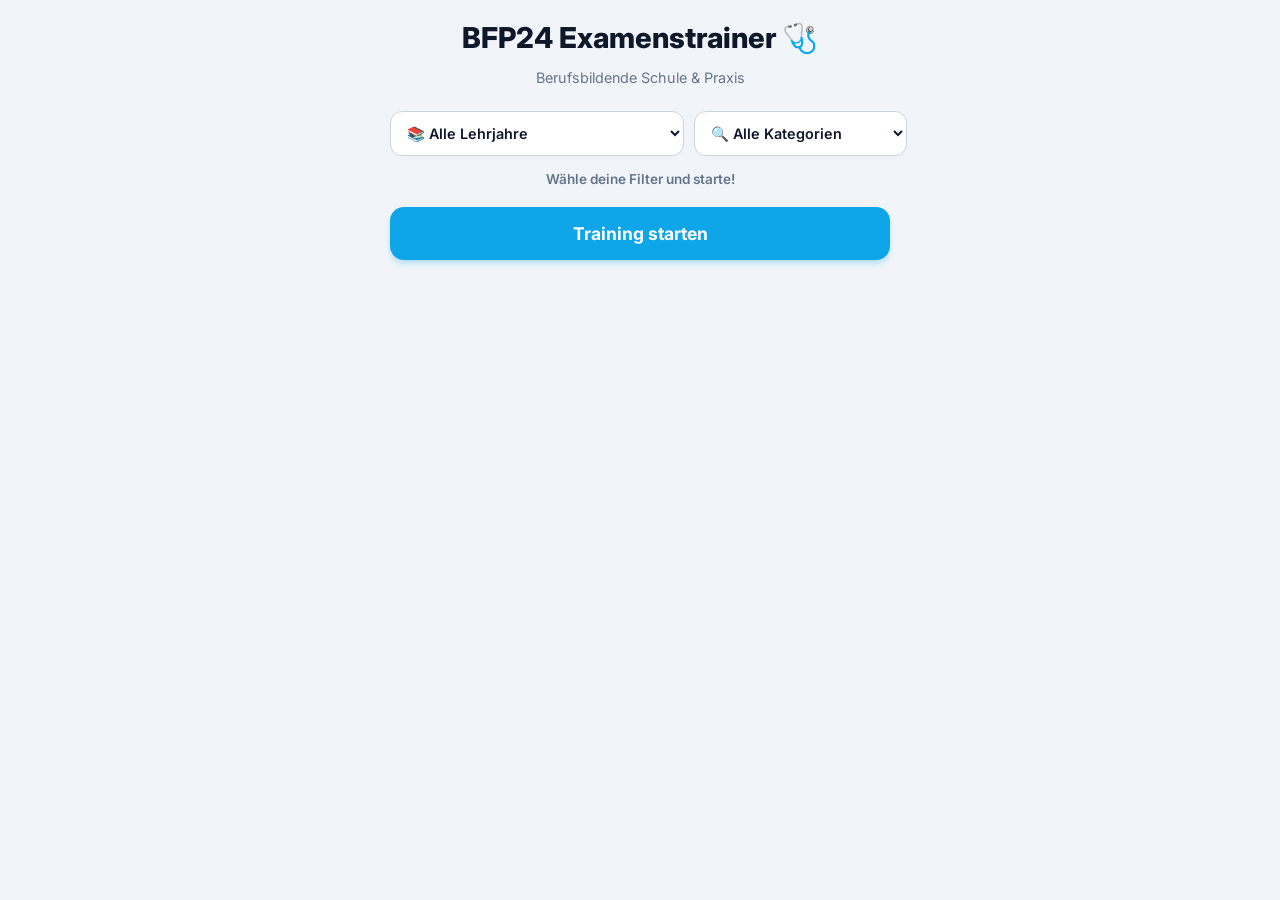
==== index.html @ fe2b83e7 "Rename index2.html to index.html" ====
<!DOCTYPE html>
<html lang="de">
<head>
    <meta charset="UTF-8">
    <meta name="viewport" content="width=device-width, initial-scale=1.0, maximum-scale=1.0, user-scalable=no">
    <title>BFP24 | Pflege-Examenstrainer</title>
    <link rel="stylesheet" href="style.css">
    <link href="https://fonts.googleapis.com/css2?family=Inter:wght@400;600;800&display=swap" rel="stylesheet">
</head>
<body>
    <div class="app-container">
        <header>
            <h1>BFP24 Examenstrainer 🩺</h1>
            <p class="subtitle">Berufsbildende Schule & Praxis</p>
        </header>

        <div class="filters">
            <select id="lehrjahrFilter">
                <option value="alle">📚 Alle Lehrjahre</option>
                <option value="1">🟢 1. Lehrjahr (Grundlagen)</option>
                <option value="2">🟡 2. Lehrjahr (Spezifisch)</option>
                <option value="3">🔴 3. Lehrjahr (Examen & Komplex)</option>
            </select>
            
            <select id="kategorieFilter">
                <option value="alle">🔍 Alle Kategorien</option>
                <option value="Anatomie">Anatomie & Physiologie</option>
                <option value="Gerontopsychiatrie">Gerontopsychiatrie</option>
                <option value="Ambulante Pflege">Ambulante Pflege</option>
                <option value="Krankheitslehre">Krankheitslehre</option>
                <option value="Recht">Recht & Ethik</option>
            </select>
        </div>

        <div class="card-counter">
            <span id="kartenStatus">Wähle deine Filter und starte!</span>
        </div>

        <!-- Die 3D Flip-Karte -->
        <div class="flip-card hidden" id="lernKarte">
            <div class="flip-card-inner" id="cardInner">
                <!-- VORDERSEITE (Frage) -->
                <div class="flip-card-front">
                    <div class="card-header">
                        <span class="badge badge-lj" id="badgeLehrjahr"></span>
                        <span class="badge badge-kat" id="badgeKategorie"></span>
                    </div>
                    <div class="question-content">
                        <h2 id="frageText">Lädt...</h2>
                        <p class="hint">Tippe auf die Karte, um die Lösung zu sehen</p>
                    </div>
                </div>
                
                <!-- RÜCKSEITE (Lösung) -->
                <div class="flip-card-back">
                    <div class="answer-content">
                        <h3>Lösung:</h3>
                        <p id="erklaerungText"></p>
                        <div id="videoContainer"></div>
                        <div id="quellenText" class="quelle"></div>
                    </div>
                </div>
            </div>
        </div>

        <div class="actions">
            <button id="nextButton" class="btn-primary hidden">Nächste Karte ziehen ➔</button>
            <button id="startButton" class="btn-primary">Training starten</button>
        </div>
    </div>

    <script src="app.js"></script>
</body>
</html>
---- style.css ----
:root {
    --primary: #0ea5e9;
    --primary-hover: #0284c7;
    --bg-color: #f1f5f9;
    --card-bg: #ffffff;
    --text-main: #0f172a;
    --text-muted: #64748b;
    --accent: #10b981;
}

* { box-sizing: border-box; font-family: 'Inter', sans-serif; }

body {
    background-color: var(--bg-color);
    color: var(--text-main);
    margin: 0;
    padding: 20px 15px;
    display: flex;
    justify-content: center;
}

.app-container {
    width: 100%;
    max-width: 500px;
}

header h1 { font-size: 1.8rem; font-weight: 800; text-align: center; margin: 0 0 5px 0; color: var(--text-main); }
.subtitle { text-align: center; color: var(--text-muted); font-size: 0.9rem; margin-bottom: 25px; }

/* Filter */
.filters { display: flex; gap: 10px; margin-bottom: 15px; }
select {
    flex: 1;
    padding: 12px;
    border-radius: 12px;
    border: 1px solid #cbd5e1;
    background: var(--card-bg);
    font-size: 0.9rem;
    font-weight: 600;
    color: var(--text-main);
    outline: none;
    cursor: pointer;
    box-shadow: 0 2px 4px rgba(0,0,0,0.02);
}

.card-counter { text-align: center; font-size: 0.85rem; font-weight: 600; color: var(--text-muted); margin-bottom: 20px; }

/* 3D Flip Card Container */
.flip-card {
    background-color: transparent;
    width: 100%;
    min-height: 350px;
    perspective: 1000px;
    margin-bottom: 25px;
    cursor: pointer;
}

.flip-card-inner {
    position: relative;
    width: 100%;
    height: 100%;
    min-height: 350px;
    text-align: center;
    transition: transform 0.6s cubic-bezier(0.4, 0.2, 0.2, 1);
    transform-style: preserve-3d;
}

/* Die Flip-Aktion wird durch diese Klasse ausgelöst */
.flip-card-inner.is-flipped { transform: rotateY(180deg); }

.flip-card-front, .flip-card-back {
    position: absolute;
    width: 100%;
    height: 100%;
    min-height: 350px;
    backface-visibility: hidden;
    border-radius: 20px;
    padding: 25px;
    box-shadow: 0 10px 25px -5px rgba(0, 0, 0, 0.1);
    background: var(--card-bg);
    display: flex;
    flex-direction: column;
}

/* Vorderseite */
.flip-card-front { z-index: 2; }
.card-header { display: flex; justify-content: center; gap: 8px; margin-bottom: 20px; }
.badge { padding: 5px 12px; border-radius: 20px; font-size: 0.75rem; font-weight: 800; text-transform: uppercase; letter-spacing: 0.5px; }
.badge-lj { background: #e0f2fe; color: #0369a1; }
.badge-kat { background: #f1f5f9; color: #475569; }

.question-content { flex: 1; display: flex; flex-direction: column; justify-content: center; }
h2 { font-size: 1.4rem; line-height: 1.4; color: var(--text-main); margin: 0; }
.hint { font-size: 0.85rem; color: var(--text-muted); margin-top: auto; opacity: 0.7; }

/* Rückseite */
.flip-card-back {
    transform: rotateY(180deg);
    text-align: left;
    overflow-y: auto;
}
.flip-card-back h3 { color: var(--accent); margin-top: 0; font-size: 1.1rem; }
#erklaerungText { font-size: 1.05rem; line-height: 1.6; color: var(--text-main); }
.quelle { font-size: 0.8rem; color: var(--text-muted); margin-top: auto; padding-top: 15px; border-top: 1px solid #e2e8f0; font-style: italic; }

iframe { width: 100%; aspect-ratio: 16/9; border-radius: 12px; margin: 15px 0; border: none; }

/* Buttons */
.btn-primary {
    width: 100%;
    background: var(--primary);
    color: white;
    border: none;
    padding: 16px;
    border-radius: 14px;
    font-size: 1.1rem;
    font-weight: 700;
    cursor: pointer;
    box-shadow: 0 4px 6px -1px rgba(14, 165, 233, 0.3);
    transition: all 0.2s;
}
.btn-primary:active { transform: scale(0.98); }

.hidden { display: none !important; }
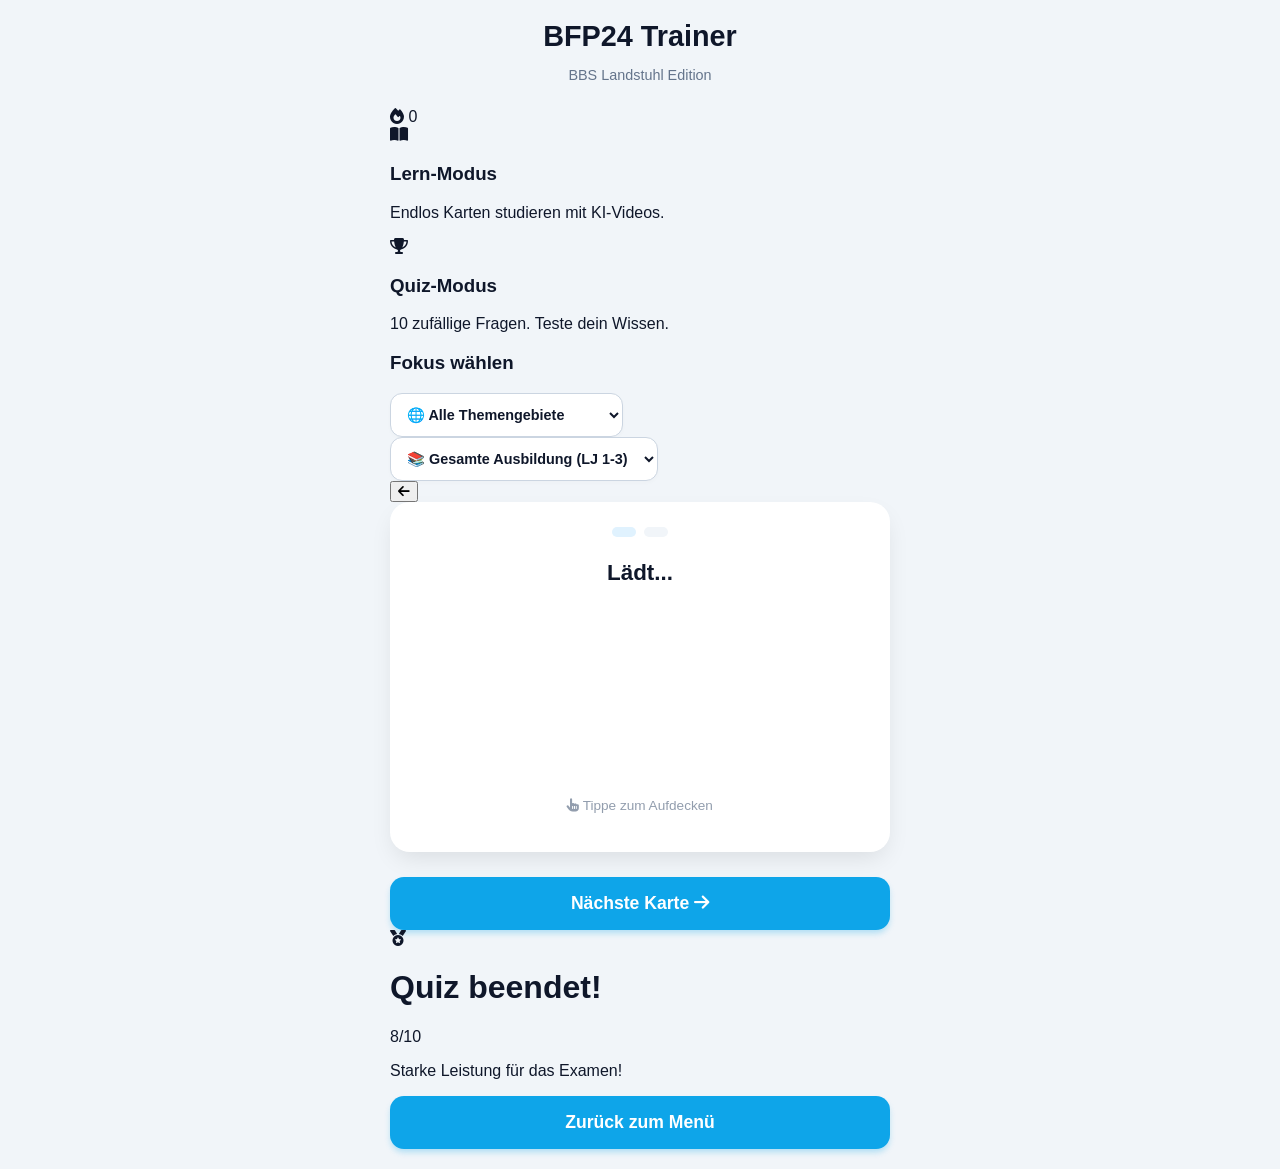
==== commit 70a06b60: "Update index.html" ====
--- a/index.html
+++ b/index.html
@@ -3,69 +3,117 @@
 <head>
     <meta charset="UTF-8">
     <meta name="viewport" content="width=device-width, initial-scale=1.0, maximum-scale=1.0, user-scalable=no">
-    <title>BFP24 | Pflege-Examenstrainer</title>
+    <title>BFP24 Premium Examenstrainer</title>
     <link rel="stylesheet" href="style.css">
-    <link href="https://fonts.googleapis.com/css2?family=Inter:wght@400;600;800&display=swap" rel="stylesheet">
+    <link href="https://fonts.googleapis.com/css2?family=Plus+Jakarta+Sans:wght@400;600;800&display=swap" rel="stylesheet">
+    <link rel="stylesheet" href="https://cdnjs.cloudflare.com/ajax/libs/font-awesome/6.4.0/css/all.min.css">
 </head>
 <body>
     <div class="app-container">
-        <header>
-            <h1>BFP24 Examenstrainer 🩺</h1>
-            <p class="subtitle">Berufsbildende Schule & Praxis</p>
-        </header>
+        <!-- DASHBOARD MENU -->
+        <div id="dashboardView" class="view active">
+            <header class="app-header">
+                <div>
+                    <h1>BFP24 Trainer</h1>
+                    <p class="subtitle">BBS Landstuhl Edition</p>
+                </div>
+                <div class="stats-badge">
+                    <i class="fa-solid fa-fire"></i> <span id="streakCounter">0</span>
+                </div>
+            </header>
 
-        <div class="filters">
-            <select id="lehrjahrFilter">
-                <option value="alle">📚 Alle Lehrjahre</option>
-                <option value="1">🟢 1. Lehrjahr (Grundlagen)</option>
-                <option value="2">🟡 2. Lehrjahr (Spezifisch)</option>
-                <option value="3">🔴 3. Lehrjahr (Examen & Komplex)</option>
-            </select>
-            
-            <select id="kategorieFilter">
-                <option value="alle">🔍 Alle Kategorien</option>
-                <option value="Anatomie">Anatomie & Physiologie</option>
-                <option value="Gerontopsychiatrie">Gerontopsychiatrie</option>
-                <option value="Ambulante Pflege">Ambulante Pflege</option>
-                <option value="Krankheitslehre">Krankheitslehre</option>
-                <option value="Recht">Recht & Ethik</option>
-            </select>
+            <div class="dashboard-grid">
+                <div class="dashboard-card" onclick="startModus('lernen')">
+                    <div class="icon-wrapper blue"><i class="fa-solid fa-book-open"></i></div>
+                    <h3>Lern-Modus</h3>
+                    <p>Endlos Karten studieren mit KI-Videos.</p>
+                </div>
+                <div class="dashboard-card" onclick="startModus('quiz')">
+                    <div class="icon-wrapper purple"><i class="fa-solid fa-trophy"></i></div>
+                    <h3>Quiz-Modus</h3>
+                    <p>10 zufällige Fragen. Teste dein Wissen.</p>
+                </div>
+            </div>
+
+            <div class="filter-section">
+                <h3>Fokus wählen</h3>
+                <select id="kategorieFilter" class="modern-select">
+                    <option value="alle">🌐 Alle Themengebiete</option>
+                    <option value="Gerontopsychiatrie">🧠 Gerontopsychiatrie</option>
+                    <option value="Ambulante Pflege">🚗 Ambulante Pflege</option>
+                    <option value="Krankheitslehre">🤒 Krankheitslehre</option>
+                    <option value="Anatomie">🦴 Anatomie & Physiologie</option>
+                    <option value="Recht">⚖️ Recht & Orga</option>
+                </select>
+                <select id="lehrjahrFilter" class="modern-select mt-10">
+                    <option value="alle">📚 Gesamte Ausbildung (LJ 1-3)</option>
+                    <option value="1">🟢 1. Lehrjahr</option>
+                    <option value="2">🟡 2. Lehrjahr</option>
+                    <option value="3">🔴 3. Lehrjahr</option>
+                </select>
+            </div>
         </div>
 
-        <div class="card-counter">
-            <span id="kartenStatus">Wähle deine Filter und starte!</span>
-        </div>
+        <!-- STUDY / QUIZ VIEW -->
+        <div id="studyView" class="view">
+            <nav class="top-nav">
+                <button class="icon-btn" onclick="zurueckZumDashboard()"><i class="fa-solid fa-arrow-left"></i></button>
+                <div class="progress-bar-container">
+                    <div id="quizProgress" class="progress-bar"></div>
+                </div>
+                <span id="scoreDisplay" class="score-display hidden"><i class="fa-solid fa-star"></i> <span id="scoreValue">0</span></span>
+            </nav>
 
-        <!-- Die 3D Flip-Karte -->
-        <div class="flip-card hidden" id="lernKarte">
-            <div class="flip-card-inner" id="cardInner">
-                <!-- VORDERSEITE (Frage) -->
-                <div class="flip-card-front">
-                    <div class="card-header">
-                        <span class="badge badge-lj" id="badgeLehrjahr"></span>
-                        <span class="badge badge-kat" id="badgeKategorie"></span>
+            <div class="flip-card" id="lernKarte">
+                <div class="flip-card-inner" id="cardInner">
+                    <!-- VORDERSEITE -->
+                    <div class="flip-card-front">
+                        <div class="card-header">
+                            <span class="badge badge-lj" id="badgeLehrjahr"></span>
+                            <span class="badge badge-kat" id="badgeKategorie"></span>
+                        </div>
+                        <div class="question-content">
+                            <h2 id="frageText">Lädt...</h2>
+                            <p class="hint"><i class="fa-solid fa-hand-pointer"></i> Tippe zum Aufdecken</p>
+                        </div>
                     </div>
-                    <div class="question-content">
-                        <h2 id="frageText">Lädt...</h2>
-                        <p class="hint">Tippe auf die Karte, um die Lösung zu sehen</p>
+                    
+                    <!-- RÜCKSEITE -->
+                    <div class="flip-card-back">
+                        <div class="answer-content">
+                            <h3>Lösung</h3>
+                            <p id="erklaerungText"></p>
+                            <div id="videoContainer" class="video-container"></div>
+                            <div id="quellenText" class="quelle"></div>
+                        </div>
                     </div>
                 </div>
-                
-                <!-- RÜCKSEITE (Lösung) -->
-                <div class="flip-card-back">
-                    <div class="answer-content">
-                        <h3>Lösung:</h3>
-                        <p id="erklaerungText"></p>
-                        <div id="videoContainer"></div>
-                        <div id="quellenText" class="quelle"></div>
-                    </div>
+            </div>
+
+            <!-- CONTROLS: LERN-MODUS -->
+            <div id="lernControls" class="actions">
+                <button id="nextCardBtn" class="btn-primary w-100">Nächste Karte <i class="fa-solid fa-arrow-right"></i></button>
+            </div>
+
+            <!-- CONTROLS: QUIZ-MODUS -->
+            <div id="quizControls" class="actions hidden">
+                <p class="eval-text">Wusstest du die Antwort?</p>
+                <div class="btn-group">
+                    <button class="btn-danger" onclick="bewerteAntwort(false)"><i class="fa-solid fa-xmark"></i> Nein</button>
+                    <button class="btn-success" onclick="bewerteAntwort(true)"><i class="fa-solid fa-check"></i> Ja</button>
                 </div>
             </div>
         </div>
 
-        <div class="actions">
-            <button id="nextButton" class="btn-primary hidden">Nächste Karte ziehen ➔</button>
-            <button id="startButton" class="btn-primary">Training starten</button>
+        <!-- RESULT VIEW -->
+        <div id="resultView" class="view text-center">
+            <div class="result-icon"><i class="fa-solid fa-medal"></i></div>
+            <h1 class="result-title">Quiz beendet!</h1>
+            <div class="score-circle">
+                <span id="finalScore">8/10</span>
+            </div>
+            <p id="resultMessage" class="result-message">Starke Leistung für das Examen!</p>
+            <button class="btn-primary w-100 mt-20" onclick="zurueckZumDashboard()">Zurück zum Menü</button>
         </div>
     </div>
 
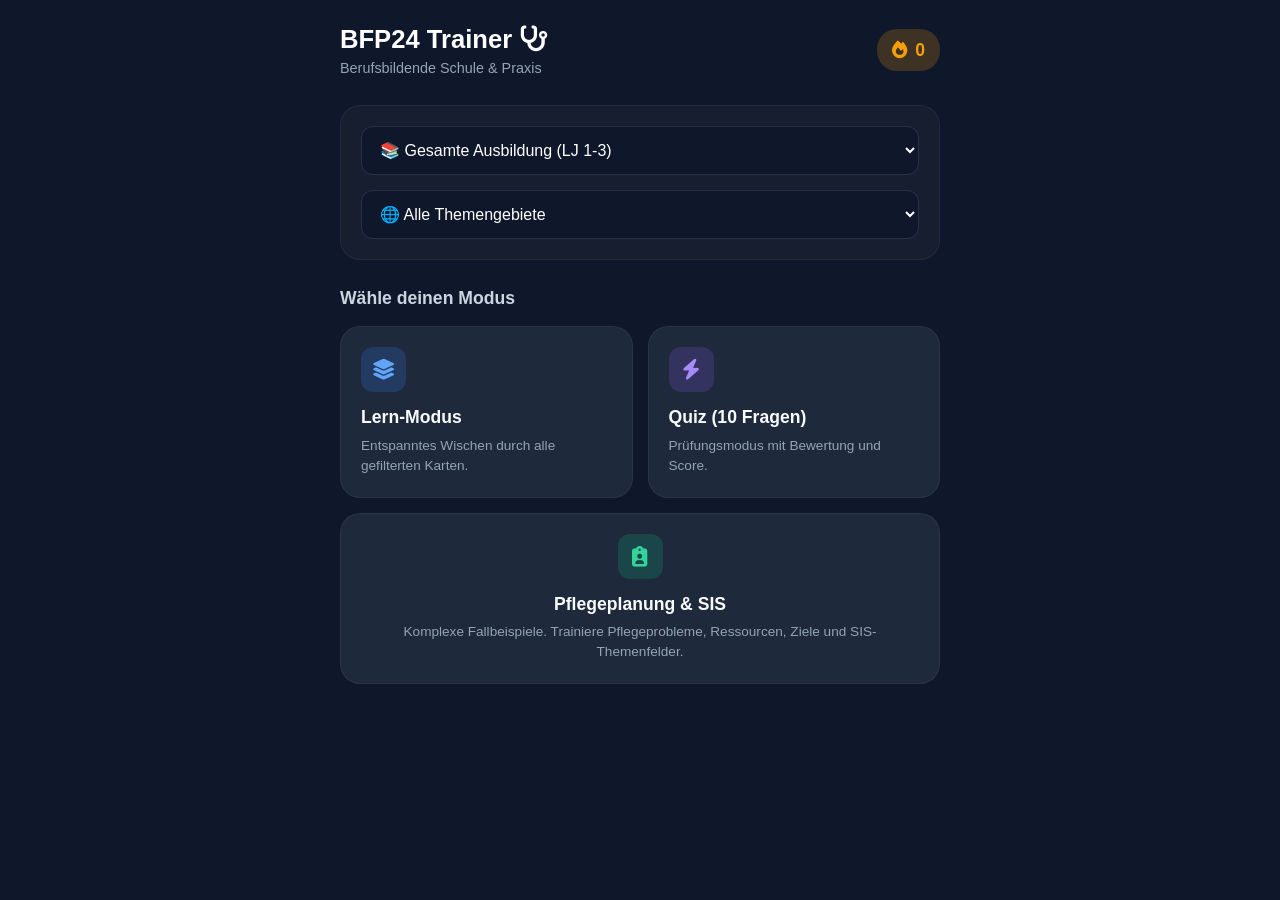
==== commit ee856dc4: "Update index.html" ====
--- a/index.html
+++ b/index.html
@@ -3,40 +3,32 @@
 <head>
     <meta charset="UTF-8">
     <meta name="viewport" content="width=device-width, initial-scale=1.0, maximum-scale=1.0, user-scalable=no">
-    <title>BFP24 Premium Examenstrainer</title>
+    <title>BFP24 | Ultimate Examenstrainer</title>
     <link rel="stylesheet" href="style.css">
     <link href="https://fonts.googleapis.com/css2?family=Plus+Jakarta+Sans:wght@400;600;800&display=swap" rel="stylesheet">
     <link rel="stylesheet" href="https://cdnjs.cloudflare.com/ajax/libs/font-awesome/6.4.0/css/all.min.css">
 </head>
 <body>
     <div class="app-container">
-        <!-- DASHBOARD MENU -->
+        <!-- DASHBOARD VIEW -->
         <div id="dashboardView" class="view active">
             <header class="app-header">
                 <div>
-                    <h1>BFP24 Trainer</h1>
-                    <p class="subtitle">BBS Landstuhl Edition</p>
+                    <h1>BFP24 Trainer <i class="fa-solid fa-stethoscope"></i></h1>
+                    <p class="subtitle">Berufsbildende Schule & Praxis</p>
                 </div>
-                <div class="stats-badge">
+                <div class="stats-badge" title="Tage in Folge gelernt">
                     <i class="fa-solid fa-fire"></i> <span id="streakCounter">0</span>
                 </div>
             </header>
 
-            <div class="dashboard-grid">
-                <div class="dashboard-card" onclick="startModus('lernen')">
-                    <div class="icon-wrapper blue"><i class="fa-solid fa-book-open"></i></div>
-                    <h3>Lern-Modus</h3>
-                    <p>Endlos Karten studieren mit KI-Videos.</p>
-                </div>
-                <div class="dashboard-card" onclick="startModus('quiz')">
-                    <div class="icon-wrapper purple"><i class="fa-solid fa-trophy"></i></div>
-                    <h3>Quiz-Modus</h3>
-                    <p>10 zufällige Fragen. Teste dein Wissen.</p>
-                </div>
-            </div>
-
             <div class="filter-section">
-                <h3>Fokus wählen</h3>
+                <select id="lehrjahrFilter" class="modern-select mb-15">
+                    <option value="alle">📚 Gesamte Ausbildung (LJ 1-3)</option>
+                    <option value="1">🟢 1. Lehrjahr (Grundlagen)</option>
+                    <option value="2">🟡 2. Lehrjahr (Spezifisch)</option>
+                    <option value="3">🔴 3. Lehrjahr (Examen)</option>
+                </select>
                 <select id="kategorieFilter" class="modern-select">
                     <option value="alle">🌐 Alle Themengebiete</option>
                     <option value="Gerontopsychiatrie">🧠 Gerontopsychiatrie</option>
@@ -45,16 +37,30 @@
                     <option value="Anatomie">🦴 Anatomie & Physiologie</option>
                     <option value="Recht">⚖️ Recht & Orga</option>
                 </select>
-                <select id="lehrjahrFilter" class="modern-select mt-10">
-                    <option value="alle">📚 Gesamte Ausbildung (LJ 1-3)</option>
-                    <option value="1">🟢 1. Lehrjahr</option>
-                    <option value="2">🟡 2. Lehrjahr</option>
-                    <option value="3">🔴 3. Lehrjahr</option>
-                </select>
+            </div>
+
+            <h3 class="section-title mt-20">Wähle deinen Modus</h3>
+            <div class="dashboard-grid">
+                <div class="dashboard-card" onclick="startModus('lernen')">
+                    <div class="icon-wrapper blue"><i class="fa-solid fa-layer-group"></i></div>
+                    <h3>Lern-Modus</h3>
+                    <p>Entspanntes Wischen durch alle gefilterten Karten.</p>
+                </div>
+                <div class="dashboard-card" onclick="startModus('quiz')">
+                    <div class="icon-wrapper purple"><i class="fa-solid fa-bolt"></i></div>
+                    <h3>Quiz (10 Fragen)</h3>
+                    <p>Prüfungsmodus mit Bewertung und Score.</p>
+                </div>
+            </div>
+            
+            <div class="dashboard-card full-width mt-15" onclick="startModus('fallbeispiel')">
+                <div class="icon-wrapper green"><i class="fa-solid fa-clipboard-user"></i></div>
+                <h3>Pflegeplanung & SIS</h3>
+                <p>Komplexe Fallbeispiele. Trainiere Pflegeprobleme, Ressourcen, Ziele und SIS-Themenfelder.</p>
             </div>
         </div>
 
-        <!-- STUDY / QUIZ VIEW -->
+        <!-- STUDY / QUIZ / CASE VIEW -->
         <div id="studyView" class="view">
             <nav class="top-nav">
                 <button class="icon-btn" onclick="zurueckZumDashboard()"><i class="fa-solid fa-arrow-left"></i></button>
@@ -66,7 +72,7 @@
 
             <div class="flip-card" id="lernKarte">
                 <div class="flip-card-inner" id="cardInner">
-                    <!-- VORDERSEITE -->
+                    <!-- FRONT -->
                     <div class="flip-card-front">
                         <div class="card-header">
                             <span class="badge badge-lj" id="badgeLehrjahr"></span>
@@ -74,30 +80,27 @@
                         </div>
                         <div class="question-content">
                             <h2 id="frageText">Lädt...</h2>
-                            <p class="hint"><i class="fa-solid fa-hand-pointer"></i> Tippe zum Aufdecken</p>
+                            <p class="hint"><i class="fa-solid fa-hand-pointer"></i> Aufdecken</p>
                         </div>
                     </div>
                     
-                    <!-- RÜCKSEITE -->
+                    <!-- BACK -->
                     <div class="flip-card-back">
                         <div class="answer-content">
-                            <h3>Lösung</h3>
+                            <h3>Lösung / Planung</h3>
                             <p id="erklaerungText"></p>
-                            <div id="videoContainer" class="video-container"></div>
                             <div id="quellenText" class="quelle"></div>
                         </div>
                     </div>
                 </div>
             </div>
 
-            <!-- CONTROLS: LERN-MODUS -->
             <div id="lernControls" class="actions">
                 <button id="nextCardBtn" class="btn-primary w-100">Nächste Karte <i class="fa-solid fa-arrow-right"></i></button>
             </div>
 
-            <!-- CONTROLS: QUIZ-MODUS -->
             <div id="quizControls" class="actions hidden">
-                <p class="eval-text">Wusstest du die Antwort?</p>
+                <p class="eval-text">Wusstest du das?</p>
                 <div class="btn-group">
                     <button class="btn-danger" onclick="bewerteAntwort(false)"><i class="fa-solid fa-xmark"></i> Nein</button>
                     <button class="btn-success" onclick="bewerteAntwort(true)"><i class="fa-solid fa-check"></i> Ja</button>
@@ -108,11 +111,11 @@
         <!-- RESULT VIEW -->
         <div id="resultView" class="view text-center">
             <div class="result-icon"><i class="fa-solid fa-medal"></i></div>
-            <h1 class="result-title">Quiz beendet!</h1>
-            <div class="score-circle">
+            <h1 class="result-title">Einheit beendet!</h1>
+            <div class="score-circle" id="scoreCircle">
                 <span id="finalScore">8/10</span>
             </div>
-            <p id="resultMessage" class="result-message">Starke Leistung für das Examen!</p>
+            <p id="resultMessage" class="result-message">Starke Leistung!</p>
             <button class="btn-primary w-100 mt-20" onclick="zurueckZumDashboard()">Zurück zum Menü</button>
         </div>
     </div>
--- a/style.css
+++ b/style.css
@@ -1,124 +1,74 @@
 :root {
-    --primary: #0ea5e9;
-    --primary-hover: #0284c7;
-    --bg-color: #f1f5f9;
-    --card-bg: #ffffff;
-    --text-main: #0f172a;
-    --text-muted: #64748b;
-    --accent: #10b981;
+    --bg-dark: #0f172a; --card-bg: #1e293b; --text-main: #f8fafc; --text-muted: #94a3b8;
+    --primary: #3b82f6; --primary-hover: #2563eb; --success: #10b981; --danger: #ef4444;
+    --accent: #8b5cf6; --green-glow: #34d399;
 }
 
-* { box-sizing: border-box; font-family: 'Inter', sans-serif; }
+* { box-sizing: border-box; font-family: 'Plus Jakarta Sans', sans-serif; margin: 0; padding: 0; }
+body { background-color: var(--bg-dark); color: var(--text-main); display: flex; justify-content: center; min-height: 100vh; padding: 20px 10px; line-height: 1.5; }
+.app-container { width: 100%; max-width: 600px; position: relative; }
 
-body {
-    background-color: var(--bg-color);
-    color: var(--text-main);
-    margin: 0;
-    padding: 20px 15px;
-    display: flex;
-    justify-content: center;
-}
+.view { display: none; animation: fadeIn 0.3s ease; }
+.view.active { display: block; }
+@keyframes fadeIn { from { opacity: 0; transform: translateY(10px); } to { opacity: 1; transform: translateY(0); } }
 
-.app-container {
-    width: 100%;
-    max-width: 500px;
-}
+/* Dashboard */
+.app-header { display: flex; justify-content: space-between; align-items: center; margin-bottom: 25px; }
+.app-header h1 { font-size: 1.6rem; font-weight: 800; color: #fff; }
+.subtitle { color: var(--text-muted); font-size: 0.9rem; }
+.stats-badge { background: rgba(245, 158, 11, 0.2); color: #f59e0b; padding: 8px 15px; border-radius: 20px; font-weight: 800; display: flex; gap: 8px; align-items: center; font-size: 1.1rem; }
 
-header h1 { font-size: 1.8rem; font-weight: 800; text-align: center; margin: 0 0 5px 0; color: var(--text-main); }
-.subtitle { text-align: center; color: var(--text-muted); font-size: 0.9rem; margin-bottom: 25px; }
+.section-title { font-size: 1.1rem; margin-bottom: 15px; color: #cbd5e1; }
+.filter-section { background: rgba(255,255,255,0.03); padding: 20px; border-radius: 20px; margin-bottom: 25px; border: 1px solid rgba(255,255,255,0.05); }
+.modern-select { width: 100%; padding: 14px; border-radius: 12px; border: 1px solid rgba(255,255,255,0.1); background: var(--bg-dark); color: white; font-size: 1rem; cursor: pointer; outline: none; }
+.mb-15 { margin-bottom: 15px; } .mt-15 { margin-top: 15px; } .mt-20 { margin-top: 20px; }
 
-/* Filter */
-.filters { display: flex; gap: 10px; margin-bottom: 15px; }
-select {
-    flex: 1;
-    padding: 12px;
-    border-radius: 12px;
-    border: 1px solid #cbd5e1;
-    background: var(--card-bg);
-    font-size: 0.9rem;
-    font-weight: 600;
-    color: var(--text-main);
-    outline: none;
-    cursor: pointer;
-    box-shadow: 0 2px 4px rgba(0,0,0,0.02);
-}
+.dashboard-grid { display: grid; grid-template-columns: 1fr 1fr; gap: 15px; }
+.dashboard-card { background: var(--card-bg); padding: 20px; border-radius: 20px; cursor: pointer; border: 1px solid rgba(255,255,255,0.05); transition: transform 0.2s, background 0.2s; }
+.dashboard-card:hover { transform: translateY(-3px); background: #233147; }
+.dashboard-card.full-width { grid-column: 1 / -1; display: flex; flex-direction: column; align-items: center; text-align: center; }
+.icon-wrapper { width: 45px; height: 45px; border-radius: 12px; display: flex; justify-content: center; align-items: center; font-size: 1.3rem; margin-bottom: 12px; }
+.icon-wrapper.blue { background: rgba(59, 130, 246, 0.2); color: #60a5fa; }
+.icon-wrapper.purple { background: rgba(139, 92, 246, 0.2); color: #a78bfa; }
+.icon-wrapper.green { background: rgba(16, 185, 129, 0.2); color: var(--green-glow); }
+.dashboard-card h3 { font-size: 1.1rem; margin-bottom: 5px; }
+.dashboard-card p { font-size: 0.85rem; color: var(--text-muted); }
 
-.card-counter { text-align: center; font-size: 0.85rem; font-weight: 600; color: var(--text-muted); margin-bottom: 20px; }
+/* Study Area & Flip Card */
+.top-nav { display: flex; align-items: center; gap: 15px; margin-bottom: 20px; }
+.icon-btn { background: var(--card-bg); border: 1px solid rgba(255,255,255,0.1); color: white; width: 45px; height: 45px; border-radius: 12px; cursor: pointer; font-size: 1.2rem; }
+.progress-bar-container { flex: 1; height: 8px; background: rgba(255,255,255,0.1); border-radius: 10px; overflow: hidden; }
+.progress-bar { height: 100%; background: var(--primary); width: 0%; transition: width 0.3s; }
+.score-display { background: rgba(16, 185, 129, 0.2); color: var(--success); padding: 8px 15px; border-radius: 15px; font-weight: 800; }
 
-/* 3D Flip Card Container */
-.flip-card {
-    background-color: transparent;
-    width: 100%;
-    min-height: 350px;
-    perspective: 1000px;
-    margin-bottom: 25px;
-    cursor: pointer;
-}
+.flip-card { width: 100%; height: 60vh; min-height: 450px; perspective: 1000px; cursor: pointer; margin-bottom: 20px; }
+.flip-card-inner { position: relative; width: 100%; height: 100%; transition: transform 0.6s; transform-style: preserve-3d; }
+.flip-card-inner.is-flipped { transform: rotateY(180deg); }
+.flip-card-front, .flip-card-back { position: absolute; width: 100%; height: 100%; backface-visibility: hidden; border-radius: 24px; padding: 25px; background: var(--card-bg); border: 1px solid rgba(255,255,255,0.05); display: flex; flex-direction: column; overflow-y: auto; box-shadow: 0 10px 30px rgba(0,0,0,0.4); }
+.flip-card-back { transform: rotateY(180deg); }
 
-.flip-card-inner {
-    position: relative;
-    width: 100%;
-    height: 100%;
-    min-height: 350px;
-    text-align: center;
-    transition: transform 0.6s cubic-bezier(0.4, 0.2, 0.2, 1);
-    transform-style: preserve-3d;
-}
+.card-header { display: flex; gap: 10px; margin-bottom: 20px; justify-content: flex-start; flex-wrap: wrap; }
+.badge { padding: 5px 12px; border-radius: 8px; font-size: 0.75rem; font-weight: 800; text-transform: uppercase; }
+.badge-lj { background: rgba(59, 130, 246, 0.2); color: #60a5fa; }
+.badge-kat { background: rgba(255, 255, 255, 0.1); color: #cbd5e1; }
 
-/* Die Flip-Aktion wird durch diese Klasse ausgelöst */
-.flip-card-inner.is-flipped { transform: rotateY(180deg); }
-
-.flip-card-front, .flip-card-back {
-    position: absolute;
-    width: 100%;
-    height: 100%;
-    min-height: 350px;
-    backface-visibility: hidden;
-    border-radius: 20px;
-    padding: 25px;
-    box-shadow: 0 10px 25px -5px rgba(0, 0, 0, 0.1);
-    background: var(--card-bg);
-    display: flex;
-    flex-direction: column;
-}
-
-/* Vorderseite */
-.flip-card-front { z-index: 2; }
-.card-header { display: flex; justify-content: center; gap: 8px; margin-bottom: 20px; }
-.badge { padding: 5px 12px; border-radius: 20px; font-size: 0.75rem; font-weight: 800; text-transform: uppercase; letter-spacing: 0.5px; }
-.badge-lj { background: #e0f2fe; color: #0369a1; }
-.badge-kat { background: #f1f5f9; color: #475569; }
-
-.question-content { flex: 1; display: flex; flex-direction: column; justify-content: center; }
-h2 { font-size: 1.4rem; line-height: 1.4; color: var(--text-main); margin: 0; }
-.hint { font-size: 0.85rem; color: var(--text-muted); margin-top: auto; opacity: 0.7; }
-
-/* Rückseite */
-.flip-card-back {
-    transform: rotateY(180deg);
-    text-align: left;
-    overflow-y: auto;
-}
-.flip-card-back h3 { color: var(--accent); margin-top: 0; font-size: 1.1rem; }
-#erklaerungText { font-size: 1.05rem; line-height: 1.6; color: var(--text-main); }
-.quelle { font-size: 0.8rem; color: var(--text-muted); margin-top: auto; padding-top: 15px; border-top: 1px solid #e2e8f0; font-style: italic; }
-
-iframe { width: 100%; aspect-ratio: 16/9; border-radius: 12px; margin: 15px 0; border: none; }
+h2 { font-size: 1.3rem; color: #fff; white-space: pre-line; }
+.hint { font-size: 0.9rem; color: var(--primary); margin-top: 20px; font-weight: 600; text-align: center; }
+.flip-card-back h3 { color: var(--green-glow); font-size: 1.1rem; margin-bottom: 15px; border-bottom: 1px solid rgba(255,255,255,0.1); padding-bottom: 10px; }
+#erklaerungText { font-size: 1.05rem; color: rgba(255,255,255,0.9); white-space: pre-line; }
+.quelle { font-size: 0.8rem; color: var(--text-muted); margin-top: 20px; font-style: italic; border-top: 1px solid rgba(255,255,255,0.1); padding-top: 10px; }
 
 /* Buttons */
-.btn-primary {
-    width: 100%;
-    background: var(--primary);
-    color: white;
-    border: none;
-    padding: 16px;
-    border-radius: 14px;
-    font-size: 1.1rem;
-    font-weight: 700;
-    cursor: pointer;
-    box-shadow: 0 4px 6px -1px rgba(14, 165, 233, 0.3);
-    transition: all 0.2s;
-}
-.btn-primary:active { transform: scale(0.98); }
+.w-100 { width: 100%; }
+.btn-primary, .btn-success, .btn-danger { border: none; padding: 18px; border-radius: 16px; font-size: 1.1rem; font-weight: 700; cursor: pointer; color: white; display: flex; justify-content: center; align-items: center; gap: 10px; }
+.btn-primary { background: var(--primary); }
+.btn-group { display: flex; gap: 15px; } .btn-group button { flex: 1; }
+.btn-success { background: var(--success); } .btn-danger { background: var(--danger); }
+.eval-text { text-align: center; margin-bottom: 10px; font-weight: 600; color: var(--text-muted); }
 
-.hidden { display: none !important; }+/* Results */
+.result-icon { font-size: 4rem; color: #f59e0b; margin: 40px 0 20px; }
+.result-title { font-size: 2rem; margin-bottom: 30px; }
+.score-circle { width: 150px; height: 150px; border-radius: 50%; background: rgba(59, 130, 246, 0.1); border: 4px solid var(--primary); display: flex; justify-content: center; align-items: center; font-size: 2.5rem; font-weight: 800; margin: 0 auto 20px; color: var(--primary); }
+.result-message { font-size: 1.1rem; color: var(--text-muted); padding: 0 20px; }
+.hidden { display: none !important; } .text-center { text-align: center; }
